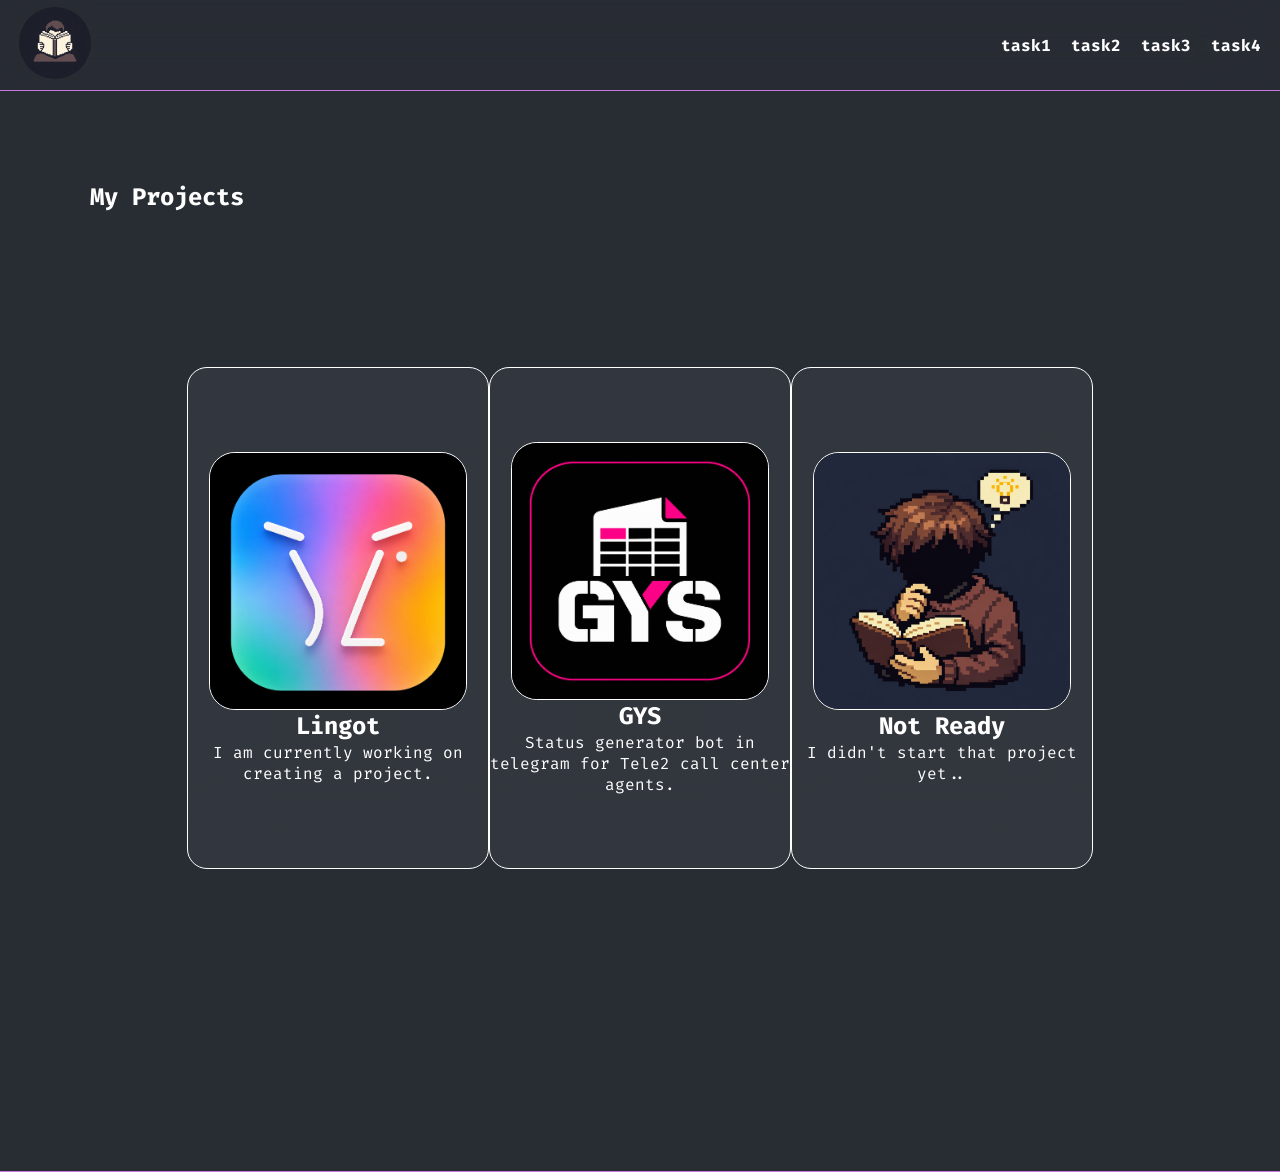
==== index.html @ f4e54c9c "first commit" ====
<!DOCTYPE html>
<html lang="en">

<head>
    <meta charset="UTF-8">
    <meta name="viewport" content="width=device-width, initial-scale=1.0">
    <title>assignment2</title>
    <link rel="stylesheet" href="styles.css">
</head>

<body>

    <header>
        <nav>
            <div class="logo"><img src="img/logo.png" alt="logo"></div>
            <ul class="nav-links">
                <li><a href="index.html">task1</a></li>
                <li><a href="/task2/index.html">task2</a></li>
                <li><a href="#works">task3</a></li>
                <li><a href="#contacts">task4</a></li>
            </ul>

        </nav>
    </header>
    <section id="works">
        <h2>My Projects</h2>
        <div class="works-container">
            <div class="works-description">

                <div class="project-card">
                    <img src="img/lingot.png" alt="project1">
                    <h2>Lingot</h2>
                    <p>I am currently working on creating a project.</p>

                </div>
                <div class="project-card">
                    <img src="img/GYS.png" alt="project2">
                    <h2>GYS</h2>
                    <p>Status generator bot in telegram for Tele2 call center agents.</p>
                </div>
                <div class="project-card">
                    <img src="img/thinking.png" alt="project3">
                    <h2>Not Ready</h2>
                    <p>I didn't start that project yet..</p>
                </div>

            </div>
        </div>
    </section>


</body>

</html>
---- styles.css ----
@import url('https://fonts.googleapis.com/css2?family=Fira+Code:wght@300..700&display=swap');

* {
    margin: 0;
    padding: 0;
}

body {
    font-family: "Fira Code", sans-serif;
    margin: 0;
    padding: 0;
    background-color: #282C33;
    color: white;
}

header {
    height: 10vh;
    position: sticky;
    top: 0;
    z-index: 1000;
    backdrop-filter: blur(40px);
    border-bottom: 1px solid #C778DD;
    display: flex;
    align-items: center;
    justify-content: center;
}

header nav {
    display: flex;
    width: 97%;
    justify-content: space-between;
    align-items: center;
    flex-direction: row;

    .logo img {
        height: 8vh;
        border-radius: 50%;

    }

    a {
        color: white;
        text-decoration: none;
        font-weight: bold;
    }

    ul {
        list-style: none;
        display: flex;
        gap: 20px;
        padding: 0;
        margin: 0;
    }

    ul li a:hover {
        color: #C778DD;
        transition: 0.3s;
    }

    select {
        height: 30px;
        background-color: #282C33;
        color: white;
        border: none;
    }
}

#works {
    padding: 10vh;
    height: 100vh;
    border-bottom: 1px solid #C778DD;
    margin: 0 0 0 0;

    h1 {
        text-align: center;
    }
}

.works-container {
    display: flex;
    justify-content: center;
}

.works-description {
    display: flex;
    justify-content: space-around;
    height: 90vh;
    max-width: 90vw;
    align-items: center;
}

.project-card {
    background-color: #393e47a1;
    backdrop-filter: blur(40px);
    display: flex;
    flex-direction: column;
    justify-content: center;
    align-items: center;
    text-align: center;
    height: 500px;
    width: 300px;
    border: 1px solid;
    border-radius: 20px;
}

.project-card:hover {
    border-color: #C778DD;
    transition: 0.5s;
}

.works-description img {
    height: 20vw;
    width: auto;
    transition: 0.5s;
    border: 1px solid;
    border-radius: 10%;
}
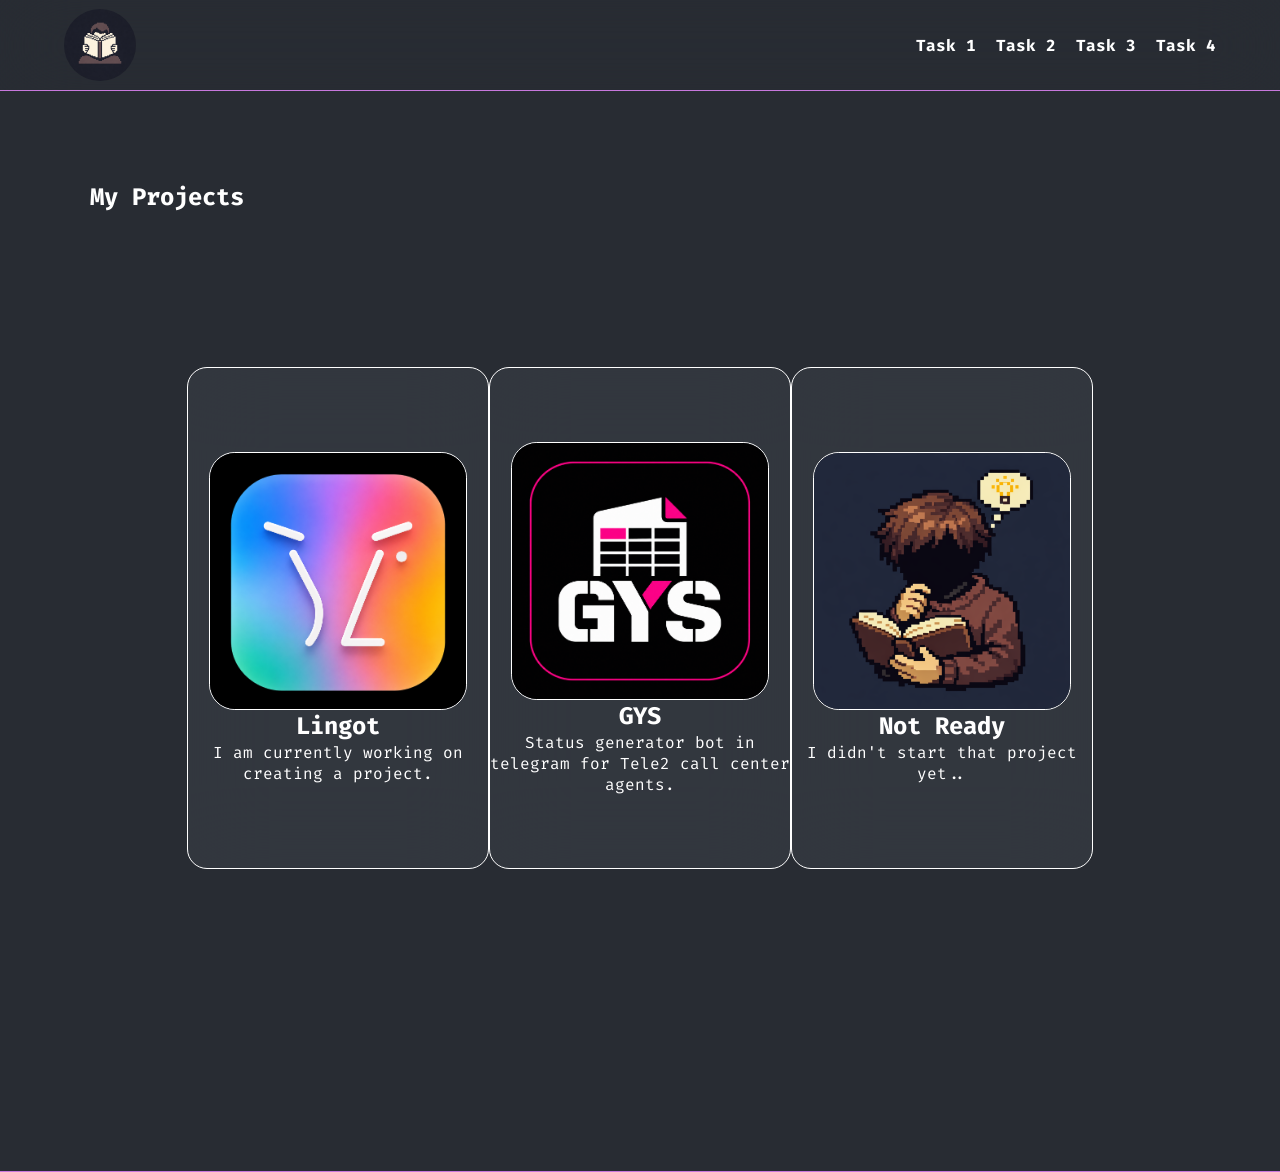
==== commit 726e800f: "finish the flexbox navbar" ====
--- a/index.html
+++ b/index.html
@@ -12,14 +12,15 @@
 
     <header>
         <nav>
-            <div class="logo"><img src="img/logo.png" alt="logo"></div>
+            <a class="logo" href="index.html">
+                <img src="img/logo.png" alt="Website logo">
+            </a>
             <ul class="nav-links">
-                <li><a href="index.html">task1</a></li>
-                <li><a href="/task2/index.html">task2</a></li>
-                <li><a href="#works">task3</a></li>
-                <li><a href="#contacts">task4</a></li>
+                <li><a href="index.html">Task 1</a></li>
+                <li><a href="task2/index.html">Task 2</a></li>
+                <li><a href="task3/index.html">Task 3</a></li>
+                <li><a href="task4/index.html">Task 4</a></li>
             </ul>
-
         </nav>
     </header>
     <section id="works">
@@ -51,4 +52,4 @@
 
 </body>
 
-</html>+</html>
--- a/styles.css
+++ b/styles.css
@@ -27,42 +27,38 @@
 
 header nav {
     display: flex;
-    width: 97%;
+    width: 90%;
+    max-width: 1200px;
     justify-content: space-between;
     align-items: center;
-    flex-direction: row;
+}
 
-    .logo img {
-        height: 8vh;
-        border-radius: 50%;
+.logo {
+    display: flex;
+    align-items: center;
+}
 
-    }
+.logo img {
+    height: 8vh;
+    border-radius: 50%;
+}
 
-    a {
-        color: white;
-        text-decoration: none;
-        font-weight: bold;
-    }
+.nav-links {
+    display: flex;
+    align-items: center;
+    gap: 20px;
+    list-style: none;
+}
 
-    ul {
-        list-style: none;
-        display: flex;
-        gap: 20px;
-        padding: 0;
-        margin: 0;
-    }
+.nav-links a {
+    color: white;
+    text-decoration: none;
+    font-weight: bold;
+    transition: color 0.3s;
+}
 
-    ul li a:hover {
-        color: #C778DD;
-        transition: 0.3s;
-    }
-
-    select {
-        height: 30px;
-        background-color: #282C33;
-        color: white;
-        border: none;
-    }
+.nav-links a:hover {
+    color: #C778DD;
 }
 
 #works {
@@ -114,4 +110,4 @@
     transition: 0.5s;
     border: 1px solid;
     border-radius: 10%;
-}+}
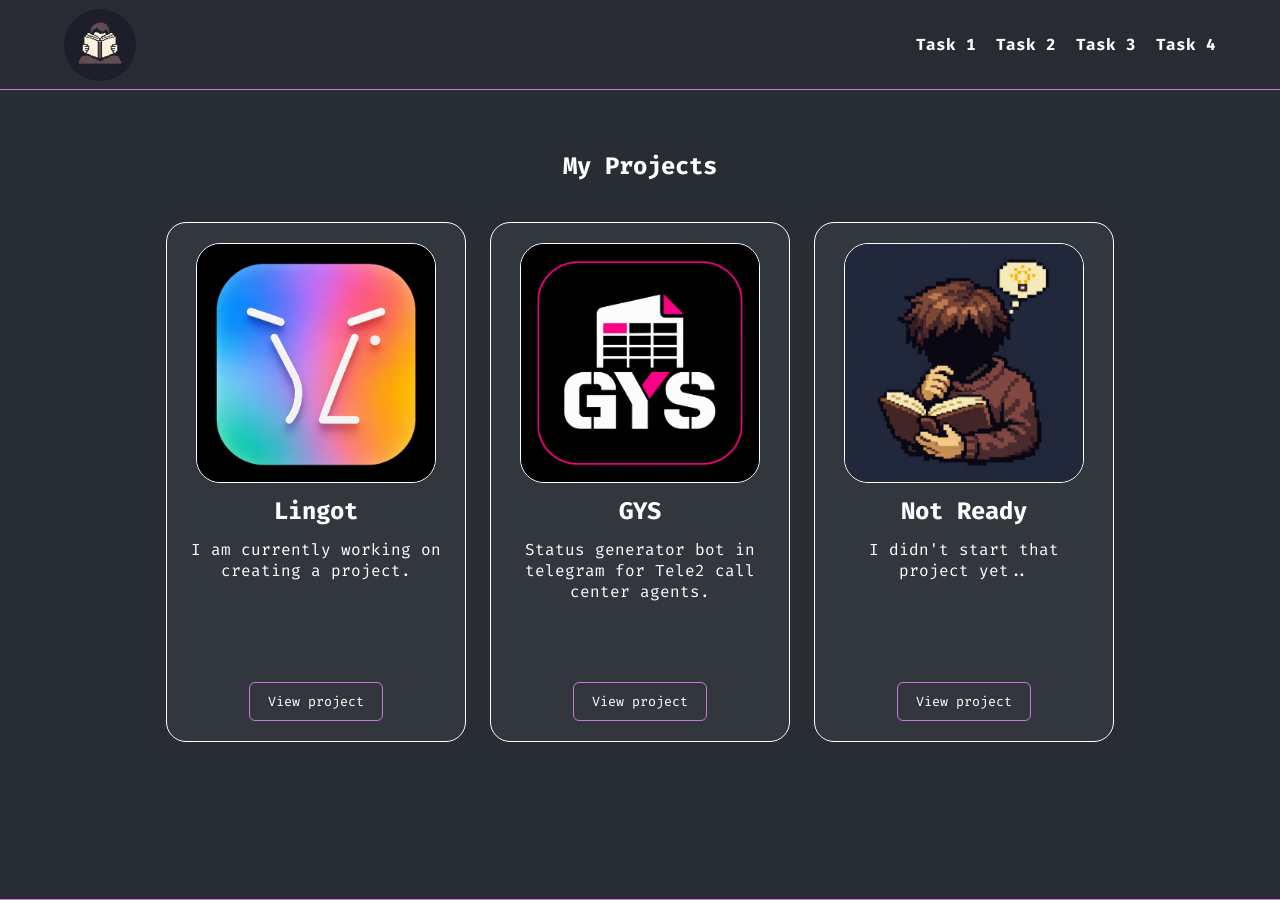
==== commit 02bfb934: "finish the flexbox card row" ====
--- a/index.html
+++ b/index.html
@@ -29,20 +29,22 @@
             <div class="works-description">
 
                 <div class="project-card">
-                    <img src="img/lingot.png" alt="project1">
+                    <img src="img/lingot.png" alt="Lingot project logo">
                     <h2>Lingot</h2>
                     <p>I am currently working on creating a project.</p>
-
+                    <button type="button">View project</button>
                 </div>
                 <div class="project-card">
-                    <img src="img/GYS.png" alt="project2">
+                    <img src="img/GYS.png" alt="GYS project logo">
                     <h2>GYS</h2>
                     <p>Status generator bot in telegram for Tele2 call center agents.</p>
+                    <button type="button">View project</button>
                 </div>
                 <div class="project-card">
-                    <img src="img/thinking.png" alt="project3">
+                    <img src="img/thinking.png" alt="Student thinking about a project">
                     <h2>Not Ready</h2>
                     <p>I didn't start that project yet..</p>
+                    <button type="button">View project</button>
                 </div>
 
             </div>
--- a/styles.css
+++ b/styles.css
@@ -3,6 +3,7 @@
 * {
     margin: 0;
     padding: 0;
+    box-sizing: border-box;
 }
 
 body {
@@ -62,14 +63,14 @@
 }
 
 #works {
-    padding: 10vh;
-    height: 100vh;
+    min-height: 90vh;
+    padding: 60px 5%;
     border-bottom: 1px solid #C778DD;
-    margin: 0 0 0 0;
+}
 
-    h1 {
-        text-align: center;
-    }
+#works > h2 {
+    text-align: center;
+    margin-bottom: 40px;
 }
 
 .works-container {
@@ -79,10 +80,12 @@
 
 .works-description {
     display: flex;
-    justify-content: space-around;
-    height: 90vh;
-    max-width: 90vw;
-    align-items: center;
+    justify-content: center;
+    align-items: stretch;
+    flex-wrap: wrap;
+    gap: 24px;
+    width: 100%;
+    max-width: 1100px;
 }
 
 .project-card {
@@ -92,22 +95,57 @@
     flex-direction: column;
     justify-content: center;
     align-items: center;
+    gap: 12px;
     text-align: center;
-    height: 500px;
+    height: 520px;
     width: 300px;
+    padding: 20px;
     border: 1px solid;
     border-radius: 20px;
+    transition: transform 0.3s, box-shadow 0.3s, border-color 0.3s;
 }
 
 .project-card:hover {
     border-color: #C778DD;
-    transition: 0.5s;
+    transform: translateY(-8px);
+    box-shadow: 0 12px 24px #17191d;
 }
 
 .works-description img {
-    height: 20vw;
-    width: auto;
-    transition: 0.5s;
+    width: 240px;
+    height: 240px;
+    object-fit: cover;
     border: 1px solid;
     border-radius: 10%;
 }
+
+.project-card button {
+    margin-top: auto;
+    padding: 10px 18px;
+    font-family: inherit;
+    color: white;
+    background-color: transparent;
+    border: 1px solid #C778DD;
+    border-radius: 6px;
+    cursor: pointer;
+}
+
+.project-card button:hover {
+    background-color: #C778DD;
+}
+
+@media (max-width: 600px) {
+    header nav {
+        width: 94%;
+    }
+
+    .nav-links {
+        gap: 10px;
+        font-size: 13px;
+    }
+
+    .project-card {
+        width: 100%;
+        max-width: 320px;
+    }
+}
